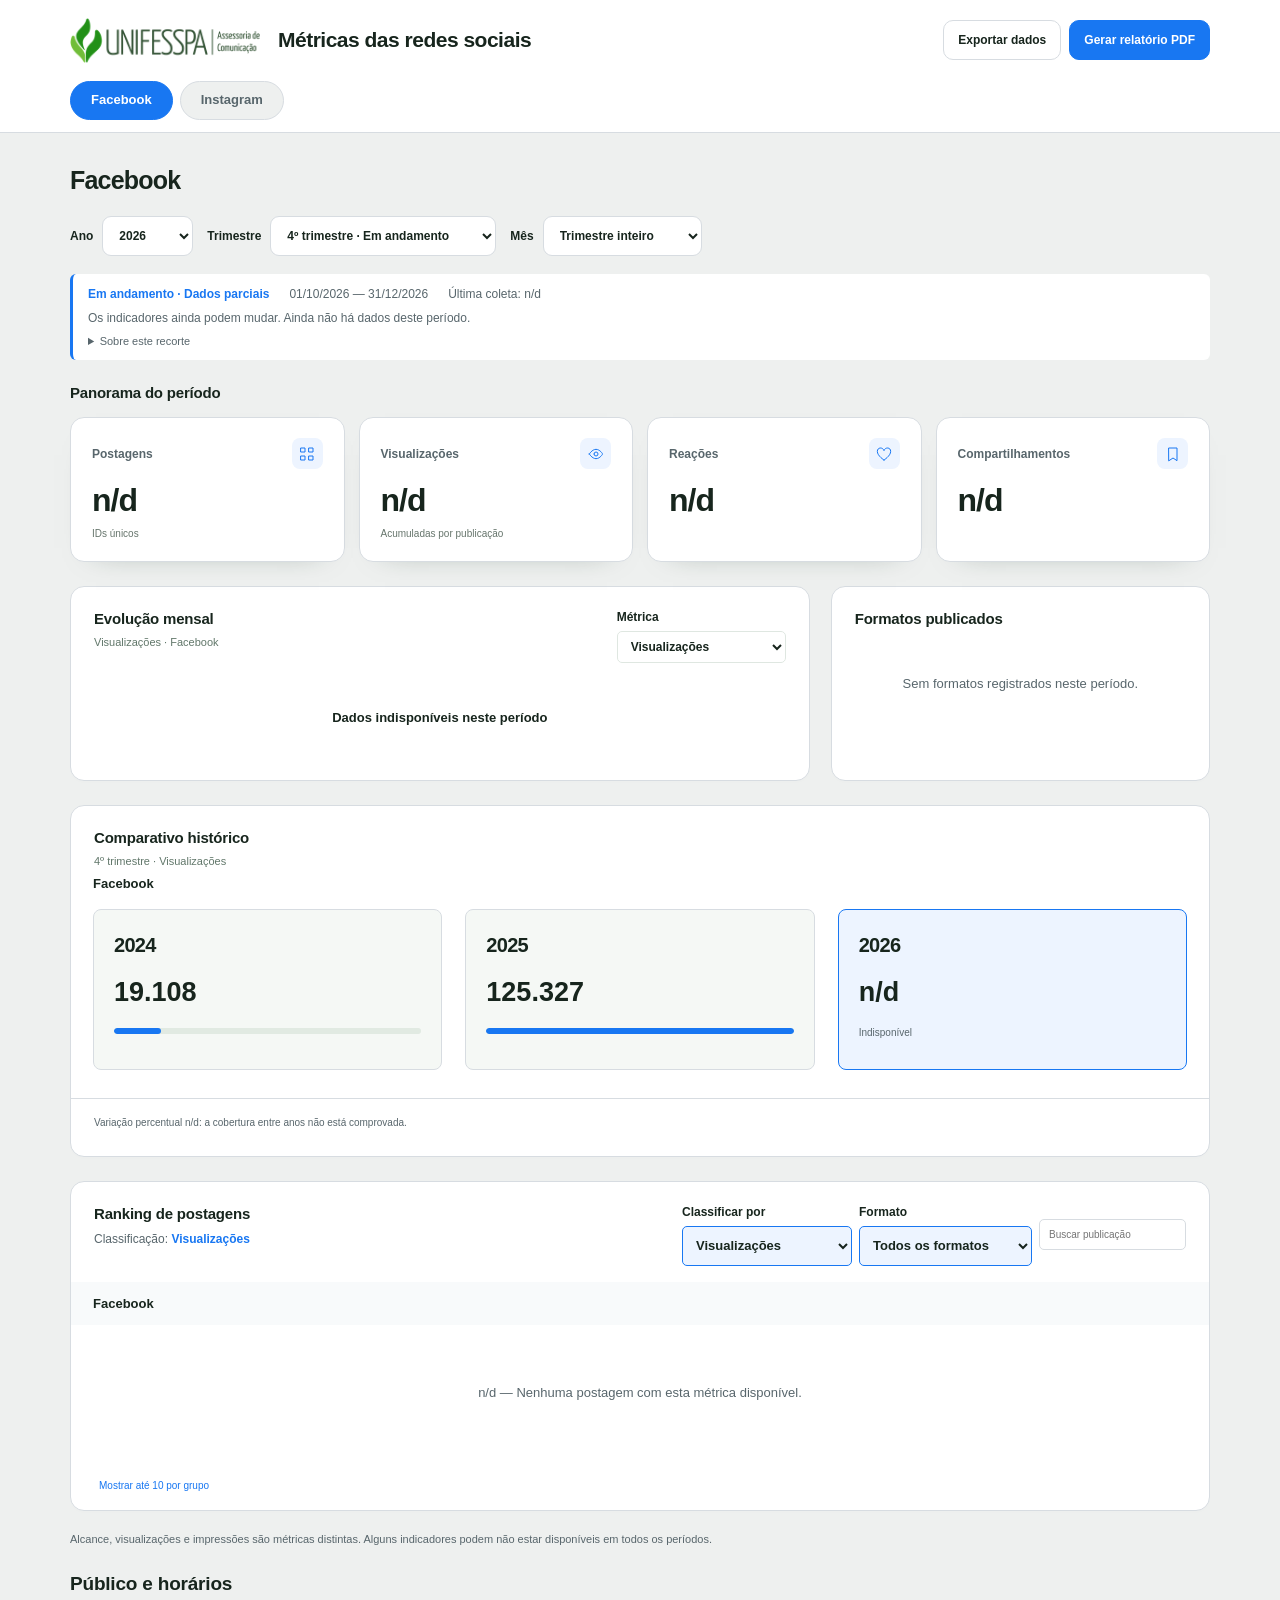
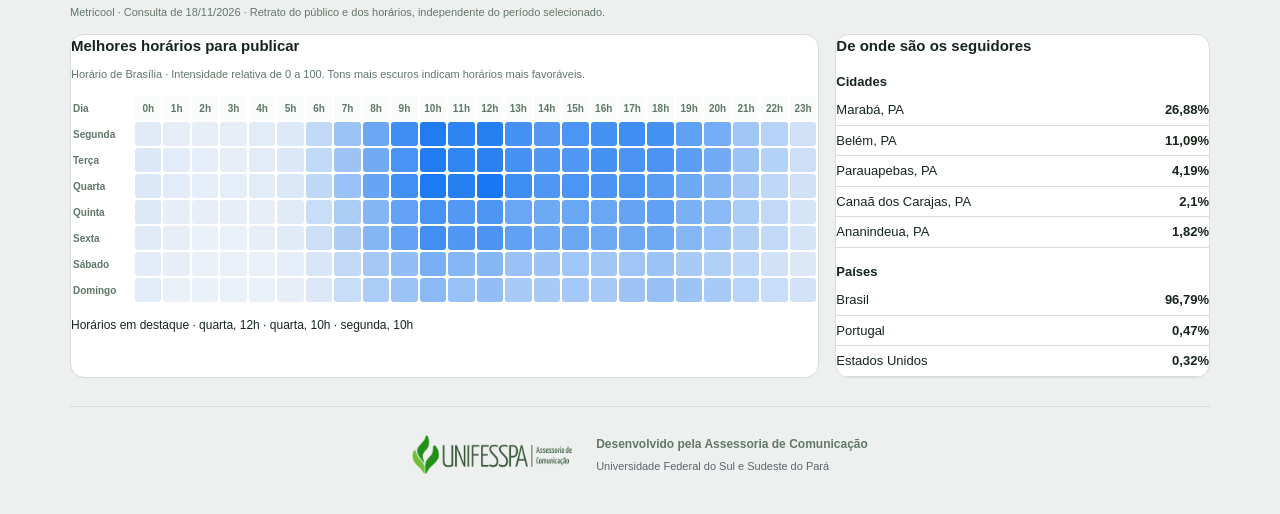
==== index.html @ 54a0bb9d "Mostra público e melhores horários do Metricool" ====
<!doctype html>
<html lang="pt-BR">
<head>
  <meta charset="utf-8">
  <meta name="viewport" content="width=device-width,initial-scale=1">
  <meta name="color-scheme" content="light">
  <meta name="description" content="Métricas históricas das redes sociais da Unifesspa, de 2024 a setembro de 2026.">
  <link rel="icon" type="image/png" href="historico/assets/unifesspa.png">
  <title>Painel de métricas | ASCOM Unifesspa</title>
  <link rel="stylesheet" href="historico/style.css">
  <link rel="stylesheet" href="historico/interface/reports.css">
  <link rel="stylesheet" href="historico/interface/usability.css">
  <link rel="stylesheet" href="historico/interface/audience.css">
  <script src="historico/interface/audience.js" defer></script>
  <script src="historico/interface/features.js" defer></script>
  <script src="historico/interface/exports.js" defer></script>
  <script src="historico/interface/app.js?v=filtro-mensal" data-data-root="../data/" data-assets-root="../assets/" defer></script>
</head>
<body>
  <a class="skip" href="#content">Pular para o painel</a>
  <header class="top">
    <div class="wrap">
      <div class="top-in">
        <div class="brand"><img src="historico/assets/unifesspa.png" alt="Unifesspa — Assessoria de Comunicação"><h1>Métricas das redes sociais</h1></div>
        <div class="header-actions"><button class="button" id="btnExport" type="button">Exportar dados</button><button class="button primary" id="btnReport" type="button">Gerar relatório PDF</button></div>
      </div>
      <div class="tabs" role="tablist" aria-label="Rede social" id="tabs"></div>
    </div>
  </header>
  <main class="wrap">
    <section class="page-heading"><h2 id="page-title">Panorama do período</h2></section>
    <section class="period-controls" aria-label="Seleção de ano e período"><label for="year-select">Ano <select id="year-select"></select></label><label for="period-select">Trimestre <select id="period-select"></select></label><label for="month-select">Mês <select id="month-select"></select></label></section>
    <section id="period-status" class="period-status" aria-label="Referência e atualização" aria-live="polite"></section>
    <div id="content" role="tabpanel" tabindex="-1"><div class="loading">Preparando a base histórica…</div></div>
    <section id="audience" class="audience" aria-labelledby="audience-title" hidden></section>
    <footer class="footer institutional-footer"><img src="historico/assets/unifesspa.png" alt="Unifesspa — Assessoria de Comunicação"><div><strong>Desenvolvido pela Assessoria de Comunicação</strong><span>Universidade Federal do Sul e Sudeste do Pará</span></div></footer>
  </main>
  <dialog id="report-dialog" class="config-dialog" aria-labelledby="report-dialog-title"></dialog>
  <dialog id="export-dialog" class="config-dialog" aria-labelledby="export-dialog-title"></dialog>
  <noscript>Ative o JavaScript para explorar os dados históricos. Os documentos também estão disponíveis na pasta data.</noscript>
</body>
</html>
---- historico/style.css ----
:root{--bg:#f6f8f7;--surface:#fff;--ink:#182d26;--muted:#64776e;--green:#0b6b4b;--green-dark:#114c38;--mint:#eaf4ee;--line:#e3eae5;--fb:#3569c8;--purple:#9760b5;--amber:#ad772c;--shadow:0 4px 24px #163e2410;font-family:Inter,'Segoe UI',Arial,sans-serif;color:var(--ink);background:var(--bg);font-synthesis:none}
*{box-sizing:border-box}
body{margin:0;font-size:14px;line-height:1.5}
.wrap{width:100%;max-width:1180px;margin:auto;padding:0 20px}
.top{background:#fff;border-bottom:1px solid var(--line)}
.top-in{display:flex;flex-wrap:wrap;align-items:center;justify-content:space-between;gap:18px;padding:24px 0 18px}
.brand{display:flex;align-items:center;gap:18px}.brand img{width:94px;height:auto}.brand h1{font-size:23px;letter-spacing:-.5px;margin:0}.brand p{font-size:12px;color:var(--muted);margin:5px 0 0}
.header-actions,.tabs,.period-controls,.year-buttons,.quarter-buttons{display:flex;align-items:center;flex-wrap:wrap;gap:8px}
.tabs{gap:24px}.tab{border:0;border-bottom:3px solid transparent;background:none;padding:12px 2px;color:var(--muted);font-weight:600;font-size:14px;min-height:44px}.tab[aria-selected=true]{border-color:var(--green);color:var(--green)}
main.wrap{padding-top:26px;padding-bottom:20px}.period-controls{margin:16px 0}.period-control-label{font-weight:600;margin-right:6px}.control-separator{height:22px;border-left:1px solid var(--line);margin:0 5px}.pill{border:1px solid var(--line);border-radius:22px;padding:8px 14px;min-height:38px;background:#fff;color:var(--ink)}.pill[aria-pressed=true]{background:var(--green);border-color:var(--green);color:#fff}.pill:disabled{opacity:.35;cursor:default}
.period-status{background:#eef5f0;border-left:3px solid var(--green);border-radius:6px;padding:14px 18px;margin:18px 0 26px;font-size:12px;color:var(--muted)}.period-status>div{display:flex;flex-wrap:wrap;gap:10px 20px;align-items:center}.period-status p{margin:6px 0 0}.period-badge{color:var(--green-dark)}.historical-comparison{margin:24px 0}.historical-comparison>summary{font-weight:600;cursor:pointer;padding:12px 0}.historical-comparison .panel{margin-top:12px}
@media(max-width:650px){.wrap{padding-left:16px;padding-right:16px}.brand img{width:68px}.brand h1{font-size:19px}.brand{gap:12px}.brand p{font-size:10px}.header-actions{width:100%}.tabs{gap:23px}.period-controls{gap:10px}.year-buttons,.quarter-buttons{gap:6px}.control-separator{display:none}.period-control-label{flex-basis:100%}.pill{padding:8px 12px}.period-status{padding:12px}.period-status>div{gap:6px}}
@media print{.top-in{padding:0 0 12px}.header-actions,.tabs,.period-controls{display:none!important}.top{border:0}.wrap,main.wrap{max-width:100%;padding:0}.brand img{width:65px}.brand h1{font-size:17pt}.period-status{font-size:9pt;padding:9px 12px;margin:12px 0;break-inside:avoid}.historical-comparison:not([open]){display:none}}
button,select,input{font:inherit}
button,a,select,input{touch-action:manipulation}
button{cursor:pointer}
a{color:inherit}
button:focus-visible,a:focus-visible,select:focus-visible,input:focus-visible,svg [tabindex]:focus-visible{outline:3px solid #579b79;outline-offset:4px}
.skip{position:fixed;top:-100px;left:20px;z-index:10;background:white;padding:12px}
.skip:focus{top:10px}
nav{display:grid;gap:7px}
.verified i{display:inline-block;width:5px;height:5px;border-radius:50%;background:#47956e;margin-right:5px}
main{max-width:1600px;margin:auto;padding:34px 39px 18px}
.page-heading{display:flex;align-items:center;justify-content:space-between;gap:20px;margin:4px 0 27px}
.eyebrow{font-size:9px;letter-spacing:1.8px;font-weight:700;color:#628572;margin-bottom:8px}
h1{font-size:29px;letter-spacing:-1.1px;line-height:1.25;margin:0 0 9px;font-weight:650}
h2{font-size:15px;line-height:1.4;letter-spacing:-.2px;margin:0;font-weight:650}
h3{font-size:13px;margin:0 0 8px}
.page-heading p{margin:0;color:var(--muted);font-size:11px}
.button{border:1px solid var(--line);border-radius:7px;padding:10px 14px;display:inline-flex;gap:9px;align-items:center;background:#fff;color:var(--ink);font-size:11px;font-weight:600;text-decoration:none;white-space:nowrap}
.button.primary{background:var(--green);border-color:var(--green);color:#fff}
.button:hover{box-shadow:var(--shadow)}
.inline-select{border:1px solid #dfe7e1;border-radius:5px;padding:7px 25px 7px 9px;font-size:11px;background:#fff;color:var(--ink);max-width:180px}
.text-button{border:0;background:none;color:var(--green);font-size:10px;padding:5px;white-space:nowrap}
.section-top{display:flex;align-items:center;justify-content:space-between;margin-bottom:14px;gap:15px}
.section-kicker{font-size:9px;letter-spacing:1.2px;color:#86988b;margin-top:3px}
.verified{font-size:9px;color:#527a60;background:#edf5ef;border:1px solid #deeadf;padding:4px 9px;border-radius:20px;white-space:nowrap}
.cards{display:grid;grid-template-columns:repeat(4,minmax(0,1fr));gap:16px;margin-bottom:24px}
.stat-card{background:#fff;border:1px solid var(--line);border-radius:10px;padding:19px 20px;position:relative;overflow:hidden}
.stat-top{display:flex;align-items:center;justify-content:space-between;gap:5px}
.stat-title{font-size:11px;font-weight:550;color:#6b7e72}
.stat-icon{width:31px;height:31px;border-radius:8px;background:var(--mint);color:var(--green);display:grid;place-items:center}
.stat-icon svg{width:16px;height:16px}
.stat-card.purple .stat-icon{background:#f5edf9;color:#9664ab}
.stat-card.blue .stat-icon{background:#eef3fd;color:#4573c0}
.stat-card.amber .stat-icon{background:#fcf4e9;color:#b38244}
.stat-value{font-size:29px;letter-spacing:-1px;font-weight:650;margin:12px 0 6px;line-height:1.2;font-variant-numeric:tabular-nums}
.stat-caption{font-size:9px;color:#8c9c91;min-height:14px}
.stat-caption b{font-weight:550;color:#5c7a67}
.chart-grid{display:grid;grid-template-columns:minmax(0,1.95fr) minmax(265px,1fr);gap:21px;margin-bottom:24px}
.panel{background:#fff;border:1px solid var(--line);border-radius:11px;box-shadow:0 2px 5px #183d2502;overflow:hidden}
.panel-pad{padding:21px 23px}
.panel-head{display:flex;justify-content:space-between;align-items:flex-start;gap:16px;padding:21px 23px 0}
.sub{font-size:10px;color:#84968a;margin:5px 0 0}
.chart-wrap{padding:11px 12px 0}
.line-chart{width:100%;height:auto;display:block;overflow:visible}
.chart-point{cursor:crosshair}
.chart-point:hover,.chart-point:focus{r:6;stroke:#cfe3d7;stroke-width:5}
.chart-readout{display:flex;align-items:center;gap:7px;min-height:27px;margin:0 22px 15px;font-size:9px;color:#738b7c}
.chart-readout:before{content:'';width:6px;height:6px;background:var(--green);border-radius:50%}
.donut-area{display:grid;place-items:center;padding:18px 8px 8px;position:relative}
.donut-area svg{width:163px;height:163px;transform:rotate(-90deg)}
.donut-label{position:absolute;top:72px;text-align:center;pointer-events:none}
.donut-label b{font-size:26px;font-weight:650;letter-spacing:-.9px;display:block}
.donut-label span{font-size:9px;color:var(--muted)}
.format-legend{padding:6px 23px 19px;display:grid;gap:9px}
.format-row{display:flex;justify-content:space-between;align-items:center;font-size:10px}
.format-row span{display:flex;align-items:center;gap:7px;color:#657d6c}
.dot{display:inline-block;width:7px;height:7px;border-radius:2px}
.format-row b{font-size:11px;font-weight:600}
.format-row small{font-weight:400;color:#99a89f;margin-left:5px}
.ranking-head{padding-bottom:16px}
.ranking-actions{display:flex;gap:7px;align-items:center}
.table-scroll{overflow-x:auto}
table{border-collapse:collapse;width:100%;text-align:left}
th{font-size:9px;color:#8a9b91;font-weight:550;background:#fafcfb;border-block:1px solid var(--line);padding:10px 15px;white-space:nowrap}
td{padding:13px 15px;border-bottom:1px solid #eef2ef;font-size:11px}
th:first-child,td:first-child{padding-left:23px}
th:last-child,td:last-child{padding-right:23px}
.rank-num{color:#94a297;font-size:10px;width:40px}
.post-cell{display:flex;gap:12px;align-items:center;min-width:220px;max-width:440px}
.post-art{width:39px;height:39px;border-radius:7px;background:linear-gradient(135deg,#dfebe0,#b5cfbe);color:#416951;display:grid;place-items:center;flex-shrink:0}
.post-art.reel{background:linear-gradient(135deg,#eee2f4,#d8c1e7);color:#9161a4}
.post-art.carousel{background:linear-gradient(135deg,#e4eef9,#b9d2e8);color:#477a9e}
.post-art svg{width:18px;height:18px}
.post-title{display:-webkit-box;-webkit-line-clamp:2;-webkit-box-orient:vertical;overflow:hidden;font-size:11px;line-height:1.5;color:#40574a;font-weight:550;text-decoration:none}
.post-meta{font-size:9px;color:#98a69b;margin-top:4px}
.type-tag{font-size:9px;color:#66806b;background:#f0f5f0;padding:4px 7px;border-radius:4px;white-space:nowrap}
.num{font-variant-numeric:tabular-nums;white-space:nowrap;font-weight:600;text-align:right}
.open-post{color:#789382;text-decoration:none;font-size:16px}
.table-bottom{padding:12px 23px;display:flex;justify-content:space-between;align-items:center;gap:10px;font-size:9px;color:#899a8f}
.coverage{margin-top:23px;padding:19px 23px;display:flex;align-items:center;gap:18px;background:#edf4ef;border:1px solid #dce8de;border-radius:10px}
.coverage-icon{width:36px;height:36px;display:grid;place-items:center;background:#dfece2;border-radius:9px;color:var(--green);flex-shrink:0}
.coverage h3{margin:0;font-size:11px;color:#3c644d}
.coverage p{font-size:10px;color:#7d9283;margin:4px 0 0}
.coverage-data{display:flex;gap:25px;margin-left:auto;white-space:nowrap}
.coverage-data b{display:block;color:#3e6e50;font-size:15px;font-weight:650}
.coverage-data span{font-size:8px;color:#87a08c}
.footer{display:flex;justify-content:space-between;gap:20px;padding:26px 2px 0;font-size:8px;color:#93a299}
.footer b{font-weight:400;margin:0 6px}
.empty,.loading{padding:45px 24px;text-align:center;color:var(--muted);font-size:13px}
.empty strong{display:block;color:var(--ink);margin-bottom:8px}
.segment{display:inline-flex;gap:4px;background:#ebf0ec;padding:4px;border-radius:7px;margin-bottom:21px}
.segment button{border:0;background:transparent;padding:7px 15px;border-radius:4px;font-size:11px;color:var(--muted)}
.segment button[aria-pressed=true]{background:#fff;box-shadow:0 1px 4px #214c2010;color:var(--green);font-weight:600}
.method-note{font-size:10px;line-height:1.8;color:#7e9184;margin:15px 0 0}
.comparison{display:grid;grid-template-columns:repeat(3,minmax(0,1fr));gap:23px;padding:25px}
.year-column{padding:20px;background:#f5f8f5;border:1px solid var(--line);border-radius:8px}
.year-column.focus{background:#edf6ef;border-color:#b8d3bf}
.year-column h3{font-size:20px;letter-spacing:-.7px}
.year-column strong{font-size:27px;font-weight:650;display:block;margin:12px 0}
.year-bar{height:6px;background:#e1eae2;border-radius:10px;overflow:hidden;margin:15px 0}
.year-bar span{height:100%;background:#7da28a;display:block;border-radius:10px}
.year-column.focus .year-bar span{background:var(--green)}
.year-column p{font-size:10px;color:var(--muted);margin:0}
.report-actions{display:flex;gap:10px;margin-bottom:20px}
.report-heading{border-bottom:1px solid var(--line);padding-bottom:20px;margin-bottom:20px}
.report-heading h2{font-size:22px;letter-spacing:-.5px}
.report-heading p{font-size:11px;color:var(--muted)}
.methodology{margin-top:25px;line-height:1.9;font-size:11px;color:var(--muted)}
.methodology summary{cursor:pointer;font-weight:600;color:var(--green)}
.methodology ul{padding-left:19px}
.validation-grid{display:grid;grid-template-columns:repeat(3,1fr);gap:12px;margin:20px 0}
.validation-grid div{background:#f6f9f6;border:1px solid var(--line);border-radius:7px;padding:15px}
.validation-grid b{display:block;font-size:24px;color:var(--green)}
.validation-grid span{font-size:10px;color:var(--muted)}
.source-hash{font-family:Consolas,monospace;font-size:10px;overflow-wrap:anywhere}
.warning{background:#fdf6e9;border:1px solid #efdfc2;color:#8b6b32;font-size:11px;padding:13px 16px;border-radius:7px}
.inline-note{font-size:10px;color:var(--muted);padding:16px 23px;border-top:1px solid var(--line)}
.icon-button{background:none;border:0;font-size:20px;color:var(--green)}
.search{border:1px solid var(--line);border-radius:5px;padding:7px 9px;font-size:10px;max-width:150px}
.rank-control-label{font-size:9px;color:var(--muted)}
.comparison-format{display:flex;align-items:center;gap:12px;margin-bottom:22px}
.comparison-format label{font-size:11px;color:var(--muted)}
.verified.needs-review{color:#93652c;background:#fbf2e5;border-color:#eedcbc}
.chart-method{font-size:9px;color:#889b8d;line-height:1.65;margin:0 22px 17px}
@media(min-width:1500px){main{padding-top:42px}
.page-heading{margin-bottom:33px}
h1{font-size:33px}
.stat-value{font-size:34px}
.stat-card{padding:23px}
.line-chart{max-height:280px}
.donut-area{padding-top:25px}
.donut-label{top:80px}
}
@media(max-width:1180px){main{padding:26px 25px 16px}
.stat-card{padding:16px}
.stat-title{font-size:10px}
.stat-value{font-size:25px}
.chart-grid{grid-template-columns:minmax(0,1.8fr) minmax(240px,1fr)}
.ranking-actions .search{display:none}
.coverage-data{gap:16px}
}
@media(max-width:900px){.cards{gap:12px}
.page-heading{align-items:flex-start}
.chart-grid{grid-template-columns:minmax(0,1.7fr) minmax(240px,1fr)}
.coverage{flex-wrap:wrap}
.coverage-data{margin-left:54px}
.footer{flex-direction:column;gap:4px}
}
@media(max-width:650px){main{padding:22px 16px 14px}
.page-heading{margin:0 0 23px;gap:10px}
h1{font-size:25px;max-width:280px;line-height:1.2}
.page-heading p{font-size:10px;max-width:270px;line-height:1.7}
.page-heading>.button{font-size:0;width:34px;height:34px;justify-content:center;padding:0;flex-shrink:0}
.page-heading>.button span{font-size:17px}
.eyebrow{font-size:8px}
.cards{grid-template-columns:repeat(2,minmax(0,1fr));gap:11px}
.stat-card{padding:15px 13px}
.stat-icon{width:25px;height:25px}
.stat-title{font-size:9px}
.stat-value{font-size:25px;margin-top:14px}
.stat-caption{font-size:8px}
.chart-grid{grid-template-columns:1fr;gap:17px}
.panel-head{padding:18px 16px 0}
.panel-pad{padding:18px 16px}
.panel-head h2{font-size:13px}
.inline-select{font-size:10px;max-width:155px;padding:6px}
.sub{font-size:9px}
.donut-area{padding-top:12px}
.donut-area svg{width:145px;height:145px}
.donut-label{top:58px}
.format-legend{padding-bottom:20px}
.ranking-head{flex-direction:column;gap:12px;padding-bottom:14px}
.ranking-actions{width:100%;justify-content:space-between}
.ranking-actions .search{display:block;max-width:130px}
.coverage{padding:15px;gap:12px}
.coverage-data{margin-left:0;width:100%;justify-content:space-around;padding-top:10px;border-top:1px solid #dce7df}
.coverage p{font-size:9px}
.section-top h2{font-size:13px}
.verified{font-size:8px}
.comparison{grid-template-columns:1fr;padding:16px;gap:12px}
.year-column{padding:17px}
.validation-grid{gap:8px}
.validation-grid div{padding:10px}
.validation-grid b{font-size:20px}
.report-actions{flex-wrap:wrap}
.report-heading h2{font-size:19px}
.table-bottom{padding:12px 15px}
.report-panel{overflow:hidden}
}
.stat-title{font-size:11px;color:#526b5c}
.stat-caption{font-size:10px;color:#61786a}
.sub{font-size:11px;color:#61776a}
.chart-readout{font-size:10px;color:#557361}
.chart-method{font-size:10px;color:#607767}
.line-chart text{fill:#61786a;font-size:11px}
.post-title{font-size:12px}
.post-meta{font-size:10px;color:#637d6b}
.rank-num{color:#62796a}
.type-tag{font-size:10px}
.section-kicker{color:#63796a}
th{font-size:10px;color:#5f7768}
.verified{color:#31613f}
.coverage p{color:#5d7665}
.coverage-data span{font-size:9px;color:#61776a}
.footer{font-size:9px;color:#61776a}
@page{size:A4;margin:15mm 18mm}
@media(max-width:380px){.stat-value{font-size:20px}
.verified{font-size:7px;padding-inline:6px}
}
@media print{*{box-shadow:none!important}
body{background:#fff;color:#142b1e;font-size:10pt}
.page-heading,.footer,.report-actions,.segment,.text-button,.ranking-actions,.skip{display:none!important}
main{padding:0;max-width:none}
.panel{border:0;overflow:visible}
.panel-pad,.panel-head{padding:0}
.cards{gap:10px;grid-template-columns:repeat(4,minmax(0,1fr))}
.stat-card{padding:10px;border-color:#d8dfda;break-inside:avoid}
.stat-value{font-size:20pt}
.stat-title,.stat-caption{font-size:8pt}
.stat-icon{display:none}
.chart-grid{display:block}
.chart-grid>.panel{margin-bottom:18px;break-inside:avoid}
.chart-wrap{padding:5px}
.line-chart{max-height:65mm}
.donut-area{padding:10px}
.format-legend{padding:10px;max-width:80mm;margin:auto}
.section-top{margin-top:15px}
.verified{font-size:8pt}
.coverage{padding:12px;background:#f5f8f5;break-inside:avoid}
.coverage p,.method-note,.sub,.methodology,.inline-note{font-size:8pt}
.methodology details{display:block}
.table-scroll{overflow:visible}
table{width:100%;table-layout:fixed}
thead{display:table-header-group}
tr{break-inside:avoid}
th,td{padding:7px 5px!important;font-size:8pt;white-space:normal!important;overflow-wrap:anywhere}
.post-cell{min-width:0;max-width:none;gap:7px}
.post-art{display:none}
.post-title{font-size:8pt;-webkit-line-clamp:3}
.post-meta,.type-tag{font-size:7pt}
.num{font-size:8pt}
.post-cell span{min-width:0}
.report-heading{padding-top:0}
.comparison{padding:5px}
.report-panel{padding:0}
.warning{background:#fff}
.source-hash{font-size:7pt}
.validation-grid{break-inside:avoid}
a{color:inherit;text-decoration:none}
}

/* Refinamento visual: linguagem do painel original, apenas na previa. */
:root{--accent:#1877F2;--accent-soft:#edf4ff;--tone-2:#70a6f2;--tone-3:#b9d4fb;--bg:#eef0ef;--ink:#17251d;--muted:#58666c;--line:#d7dce1;font-family:Montserrat,'Segoe UI',Arial,sans-serif}
body[data-network=instagram]{--accent:#C12680;--accent-soft:#fbecf5;--tone-2:#da78b0;--tone-3:#efbdd9}
.top-in{padding:18px 0;gap:14px}.brand img{width:90px}.brand h1{font-size:20px;font-weight:800;letter-spacing:-.5px}.brand p{font-size:12px}.tabs{gap:7px;padding-bottom:12px}.tab{border:1px solid var(--line);border-radius:99px;background:var(--bg);padding:8px 20px;min-height:39px;font-size:13px;font-weight:700}.tab[aria-selected=true]{background:var(--accent);border-color:var(--accent);color:white}
.button{font-size:12px;border-radius:10px;min-height:40px}.button.primary{background:var(--accent);border-color:var(--accent)}.button:hover{border-color:var(--accent)}
.period-controls{gap:14px;margin:18px 0}.period-controls label{display:flex;align-items:center;gap:9px;font-size:12px;font-weight:700}.period-controls select{border:1px solid var(--line);border-radius:9px;background:#fff;padding:9px 30px 9px 12px;color:var(--ink);min-height:40px;max-width:100%;font-weight:600}
.period-status{background:white;border-left-color:var(--accent);padding:11px 15px;margin:16px 0 22px;font-size:12px}.period-badge{color:var(--accent)}.period-status details{font-size:11px;margin-top:6px}.period-status summary{cursor:pointer;color:var(--muted)}.page-heading{margin-bottom:12px}.page-heading h2{font-size:25px;font-weight:800;letter-spacing:-.8px}.eyebrow{color:var(--green-dark)}
.cards{gap:14px}.stat-card{border-radius:14px;padding:20px 21px;box-shadow:0 12px 28px -26px #17362480}.stat-title{font-size:12px;font-weight:600;color:var(--muted)}.stat-value{font-size:32px;font-weight:800;letter-spacing:-1px;color:var(--ink)}.stat-caption{font-size:10px;color:#66756c}.stat-card .stat-icon{background:var(--accent-soft)!important;color:var(--accent)!important}.panel{border-radius:14px}.panel-head h2{font-size:15px;font-weight:750}.segment button[aria-pressed=true]{background:var(--accent);color:#fff;border-color:var(--accent)}.segment{margin-bottom:18px}.text-button,.open-post{color:var(--accent)}.year-bar span{background:var(--accent)}.year-column.focus{border-color:var(--accent);background:var(--accent-soft)}.chart-point:focus-visible{outline-color:var(--accent)}.coverage-disclosure{margin:20px 0;font-size:12px}.coverage-disclosure>summary{cursor:pointer;color:var(--muted)}.chart-method{margin:0;padding:8px 22px 16px;font-size:11px}.chart-method summary{cursor:pointer}.methodology{font-size:12px}.post-title{font-size:12px}.post-meta{font-size:10px}.inline-select{font-size:12px}.report-actions{flex-wrap:wrap}.executive-heading{margin:0 0 18px}.executive-heading h2{font-size:23px;font-weight:800}.executive-heading p{font-size:12px;color:var(--muted)}.executive-findings{margin:18px 0;font-size:13px}.executive-source{font-size:11px;color:var(--muted);margin-top:20px}.executive-ranking td:first-child{width:65%}.executive-ranking a{display:-webkit-box;-webkit-line-clamp:2;-webkit-box-orient:vertical;overflow:hidden}.executive-report .chart-grid{margin-bottom:12px}
@media(max-width:650px){.brand h1{font-size:18px}.brand img{width:70px}.header-actions{gap:7px}.header-actions .button{font-size:11px;padding:8px 10px}.period-controls{gap:10px}.period-controls label{flex-direction:column;align-items:flex-start;gap:4px}.period-controls label:last-child{flex:1}.period-controls select{width:100%}.stat-value{font-size:26px}.stat-card{padding:16px}.stat-title{font-size:11px}.stat-caption{font-size:9px}.page-heading h2{font-size:23px}.executive-ranking{overflow-x:auto}}
@media print{.period-controls,.period-status details{display:none!important}.period-status{margin:9px 0 14px;padding:8px 10px}.brand h1{font-size:16pt}.executive-heading h2{font-size:17pt}.executive-report .chart-grid{display:grid;grid-template-columns:1.7fr 1fr;gap:12px}.executive-report .chart-grid>.panel{margin:0;break-inside:avoid}.executive-report .panel-head{padding:8px 0}.executive-report .line-chart{max-height:49mm}.executive-report .donut-area{max-height:40mm}.executive-report .format-legend{padding:4px}.executive-report .stat-card{padding:10px}.executive-report .stat-value{font-size:20pt}.executive-report .chart-readout,.executive-report .chart-method,.executive-report select{display:none}.executive-report .cards{margin-bottom:10px}.executive-findings,.executive-ranking{break-inside:avoid}.executive-source{font-size:8pt}.executive-ranking td:first-child{width:65%}.executive-report .executive-ranking a{-webkit-line-clamp:2}.executive-heading{margin-bottom:10px}.stat-caption{min-height:0}.period-status>div{font-size:9pt}}

@media print{html{background:#fff}.top-in{padding:0 0 7px}.brand p{font-size:9pt}.executive-heading p{margin:6px 0}.executive-report .stat-caption{font-size:7.5pt}.executive-report .donut-area{padding:4px;max-height:32mm}.executive-report .donut-area svg{width:112px;height:112px}.executive-report .donut-label b{font-size:18px}.executive-report .format-legend{gap:4px}.executive-findings{margin:10px 0}.executive-source{margin:9px 0 0;line-height:1.4}.executive-report .chart-grid{margin-bottom:6px}.executive-report .panel-head{padding:5px 0}.executive-report .line-chart{max-height:42mm}.executive-report .chart-wrap{padding:0}.executive-report .executive-ranking td:first-child,.executive-report .executive-ranking th:first-child{width:64%}.executive-report .executive-ranking td:nth-child(2),.executive-report .executive-ranking th:nth-child(2){width:17%}}

.donut-label{top:50%;left:50%;transform:translate(-50%,-50%)}
@media(max-width:650px){.stat-value{font-size:clamp(20px,5.2vw,26px)}}
@media(max-width:380px){.cards{grid-template-columns:1fr}.stat-value{font-size:30px}.stat-card{padding:18px}.stat-title{font-size:12px}.stat-caption{font-size:10px}}
@media print{:root{--bg:#fff}html,body,main{background:#fff!important}.donut-label{top:50%;transform:translate(-50%,-50%)}.executive-report .stat-value{font-size:20pt}.executive-report .cards{grid-template-columns:repeat(4,minmax(0,1fr))}}

/* Revisão editorial e exploração dos conteúdos. */
.page-heading{margin-bottom:14px}.content-controls{display:flex;align-items:flex-end;flex-wrap:wrap;gap:14px;margin:20px 0 24px}.content-controls label,.metric-control{display:flex;flex-direction:column;gap:5px;font-size:12px;font-weight:650}.content-controls select{min-height:40px;border:1px solid var(--line);border-radius:9px;background:white;padding:8px 30px 8px 12px;color:var(--ink);font:inherit;max-width:100%}.collab-unknown{color:var(--muted);font-size:11px;align-self:center}.content-controls .collab-control{flex-direction:row;align-items:center;min-height:40px}.cards-combined{grid-template-columns:repeat(6,minmax(0,1fr))}.cards-combined>.stat-card{grid-column:span 2}.cards-combined>.stat-card:nth-child(n+4){grid-column:span 3}.series-legend{display:flex;flex-wrap:wrap;gap:20px;padding:0 22px;font-size:12px}.series-legend span{display:flex;align-items:center;gap:7px}.series-legend i{width:10px;height:10px;border-radius:2px}.chart-method{font-size:11px;color:var(--muted);line-height:1.5}.monthly-bars{width:100%;height:auto;min-height:180px}.chart-point:hover,.chart-point:focus{opacity:.8;stroke:var(--ink);stroke-width:2px}.chart-readout{font-size:11px}.chart-readout:before{background:var(--accent)}.historical-comparison{margin:0 0 24px}.comparison-set>h3{padding:0 22px;margin:4px 0}.comparison{padding:12px 22px 18px}.comparison-set+.comparison-set{border-top:1px solid var(--line);padding-top:16px}.year-column strong{font-size:27px}.active-ranking{font-size:12px;color:var(--muted);margin:6px 0 0}.active-ranking b{color:var(--accent)}.rank-control-label{font-size:12px;color:var(--ink);display:flex;flex-direction:column;gap:5px;font-weight:650}.ranking-actions .inline-select{min-width:170px;border:1px solid var(--accent);background:var(--accent-soft);font-size:13px;min-height:40px}.ranking-set>h3{padding:12px 22px;background:#f8fafb;margin:0}.rank-coverage,.interaction-rule{padding:8px 22px;margin:0;font-size:11px;color:var(--muted)}.method-note{font-size:11px;line-height:1.5;color:var(--muted);margin:20px 0 12px}.ranking-panel .post-title{font-size:12px}.ranking-panel table{width:100%;table-layout:fixed}.ranking-panel td{vertical-align:top}.ranking-panel th{white-space:normal}.executive-report .executive-ranking .post-title{-webkit-line-clamp:2}.executive-report .executive-ranking th:first-child,.executive-report .executive-ranking td:first-child{width:6%}.executive-report .executive-ranking th:nth-child(2),.executive-report .executive-ranking td:nth-child(2){width:56%}
@media(max-width:650px){.content-controls{gap:12px}.content-controls label{flex:1;min-width:120px}.collab-unknown{flex-basis:100%}.cards-combined{grid-template-columns:repeat(2,minmax(0,1fr))}.cards-combined>.stat-card,.cards-combined>.stat-card:nth-child(n+4){grid-column:auto}.cards-combined>.stat-card:first-child{grid-column:1/-1}.ranking-head{align-items:stretch;flex-direction:column}.ranking-actions{width:100%;justify-content:flex-start;align-items:flex-end}.ranking-actions .rank-control-label{flex:1}.ranking-actions .inline-select{width:100%;max-width:none}.year-column strong{font-size:22px}.comparison{gap:8px;padding:12px}.year-column{padding:12px 8px}.year-column h3{font-size:14px}.comparison-set>h3{padding:0 12px}.monthly-bars{min-height:160px}.ranking-panel table{min-width:480px}}
@media(max-width:380px){.cards-combined{grid-template-columns:1fr}.cards-combined>.stat-card:first-child{grid-column:auto}.comparison{grid-template-columns:1fr}.year-column{display:grid;grid-template-columns:1fr 1fr;align-items:center;gap:8px}.year-bar{grid-column:1/-1}.content-controls label{flex-basis:100%}}
@media print{.content-controls,.collab-unknown{display:none!important}.cards-combined{grid-template-columns:repeat(6,minmax(0,1fr))!important}.cards-combined>.stat-card{grid-column:span 2!important}.cards-combined>.stat-card:nth-child(n+4){grid-column:span 3!important}.executive-report .monthly-bars{min-height:0;max-height:37mm}.executive-report .series-legend{font-size:8pt;padding:0 4px}.executive-report .chart-method{display:block;font-size:7.5pt;padding:4px 0;margin:0 0 5px}.executive-report .ranking-set>h3{font-size:9pt;padding:5px 0}.executive-report .ranking-panel .post-title{font-size:8pt}.executive-report .ranking-panel .post-meta{display:none}.executive-report .ranking-panel th,.executive-report .ranking-panel td{padding:5px 4px!important;font-size:8pt}.executive-report .ranking-panel table{min-width:0}.executive-report .ranking-set{break-inside:avoid}.executive-report .ranking-panel{break-inside:auto}.executive-report .ranking-head{padding:5px 0}.executive-source{line-height:1.4;font-size:8pt}.ranking-actions{display:none!important}.interaction-rule{font-size:8pt;padding:5px 0}.historical-comparison{break-inside:avoid}.active-ranking{font-size:8pt}.executive-report .donut-label b{font-size:18px}.executive-report .donut-label span{font-size:8px}.cards-combined .stat-caption{font-size:7pt}}

.post-metrics{font-size:11px;margin-top:7px}.post-metrics summary{cursor:pointer;color:var(--accent);font-weight:600}.post-metrics dl{margin:8px 0}.post-metrics dl>div{display:flex;flex-wrap:wrap;justify-content:space-between;gap:6px;border-bottom:1px solid var(--line);padding:5px 0}.post-metrics dt{color:var(--muted)}.post-metrics dd{margin:0;font-variant-numeric:tabular-nums;font-weight:600}@media print{.post-metrics{display:none!important}}

.cards-compact{grid-template-columns:repeat(3,minmax(0,1fr))}@media(max-width:650px){.cards-compact{grid-template-columns:1fr}}@media(max-width:420px){.content-controls label{flex-basis:100%}}@media print{.metric-control{display:none!important}.executive-report .cards-compact{grid-template-columns:repeat(3,minmax(0,1fr))!important}.executive-report .cards-compact .stat-value{font-size:19pt}.executive-report .cards-compact .stat-title{font-size:8pt}.executive-report .executive-heading .eyebrow{display:none}.executive-report .cards-compact .stat-caption{font-size:7.5pt}.executive-report .cards-compact .stat-card{padding:9px}.executive-report .executive-heading{margin-bottom:8px}}
---- historico/interface/reports.css ----
/* Relatórios da prévia. Nenhuma regra de apresentação do dashboard é alterada. */
.pdf-report{--pdf-accent:#1877f2;--pdf-secondary:#81b3f6;--pdf-tint:#edf4ff;--pdf-ink:#182b3a;--pdf-muted:#596774;--pdf-line:#dce3e9;color:var(--pdf-ink);font-family:Montserrat,'Segoe UI',Arial,sans-serif;max-width:860px;margin:20px auto}
.pdf-report[data-report-network=instagram]{--pdf-accent:#c12680;--pdf-secondary:#e699c5;--pdf-tint:#fbedf5}
.pdf-report *{box-sizing:border-box}
.pdf-report,.pdf-report *{box-shadow:none;backdrop-filter:none;filter:none;background-image:none;opacity:1}
.pdf-report .pdf-page{background:#fff;padding:28px 32px;margin:0 0 24px;box-shadow:none;border-radius:8px}
.pdf-report .pdf-header{display:flex;align-items:center;gap:17px;padding:0 0 16px;border-bottom:2px solid var(--pdf-accent);margin-bottom:8mm}
.pdf-report .pdf-logo{width:91px;height:auto;max-height:54px;object-fit:contain}
.pdf-report .pdf-header-main{flex:1;min-width:0}
.pdf-report .pdf-institution{margin:0 0 5px;font-size:9px;font-weight:700;letter-spacing:1.1px;color:#52735f}
.pdf-report .pdf-header h1{font-size:26px;line-height:1.15;margin:0 0 7px;letter-spacing:-.7px;font-weight:800;color:var(--pdf-accent)}
.pdf-report .pdf-header h1 span{font-size:15px;font-weight:600;letter-spacing:-.2px;color:var(--pdf-ink)}
.pdf-report .pdf-period{font-size:12px;font-weight:650;margin:0;color:var(--pdf-ink)}
.pdf-report .pdf-period span{display:block;font-size:10px;font-weight:400;color:var(--pdf-muted);margin-top:4px}
.pdf-report .pdf-kind{align-self:flex-start;text-align:right;font-size:9px;font-weight:700;letter-spacing:.7px;color:var(--pdf-muted);padding-top:4px;white-space:nowrap}
.pdf-report .pdf-kind small{font-size:9px;font-weight:400;letter-spacing:0;display:block;margin-top:6px}
.pdf-report .pdf-inventory{color:var(--pdf-ink)}
.pdf-report .pdf-inventory span{display:block;margin-top:3px}
.pdf-report .pdf-availability{font-size:11px;margin:0 0 12px;color:var(--pdf-muted)}
.pdf-report .pdf-alert{background:#fff6e7;border-left:3px solid #d9a341;padding:9px 12px;font-size:11px;margin:0 0 16px}
.pdf-report .pdf-kpis{display:grid;gap:5mm;border:0;border-radius:0;overflow:visible;margin:0 0 8mm;background:#fff}
.pdf-report .pdf-kpis-3{grid-template-columns:repeat(3,minmax(0,1fr))}
.pdf-report .pdf-kpis-4{grid-template-columns:minmax(0,1.2fr) minmax(0,1.5fr) minmax(0,1.1fr) minmax(0,1.4fr)}
.pdf-report .pdf-kpi{padding:17px 16px 14px;border:1px solid var(--pdf-line);border-radius:7px;min-width:0;background:#f8fafc}
.pdf-report .pdf-kpi-label{font-size:11px;font-weight:600;display:block;color:var(--pdf-muted);min-height:30px;line-height:1.35}
.pdf-report .pdf-kpi strong{font-size:28px;font-weight:800;letter-spacing:-.8px;line-height:1.2;display:block;font-variant-numeric:tabular-nums;color:var(--pdf-ink);margin:3px 0 8px;white-space:nowrap}
.pdf-report .pdf-kpi small{display:block;font-size:9px;color:var(--pdf-muted);line-height:1.4;min-height:25px}
.pdf-report .pdf-section-heading{display:flex;justify-content:space-between;align-items:baseline;gap:12px;margin:0 0 4mm}
.pdf-report .pdf-section-heading h2{font-size:14px;font-weight:750;margin:0;letter-spacing:-.2px}
.pdf-report .pdf-section-heading>span{font-size:10px;color:var(--pdf-muted);text-align:right}
.pdf-report .pdf-trend{margin:0 0 8mm}
.pdf-report .pdf-chart{width:100%;height:auto;display:block;max-height:180px}
.pdf-report .pdf-chart-legend{display:flex;gap:18px;justify-content:center;font-size:10px;margin:4px 0}
.pdf-report .pdf-chart-legend span{display:flex;align-items:center;gap:6px}
.pdf-report .pdf-chart-legend i{width:9px;height:9px;border-radius:2px}
.pdf-report .pdf-monthly{margin:0 0 8mm}
.pdf-report .pdf-table{width:100%;table-layout:fixed;border-collapse:collapse;font-size:11px;margin:0;min-width:0}
.pdf-report .pdf-table th,.pdf-report .pdf-table td{padding:8px 9px;border:0;border-bottom:1px solid var(--pdf-line);background:#fff;vertical-align:top;text-align:left;font-size:11px;line-height:1.4;color:var(--pdf-ink);white-space:normal;overflow-wrap:break-word}
.pdf-report .pdf-table thead th{background:#f3f5f7;color:#475569;font-weight:650;font-size:10px;vertical-align:bottom;border-top:1px solid var(--pdf-line)}
.pdf-report .pdf-month-table th:first-child{width:13%;font-weight:600}
.pdf-report .pdf-table .pdf-num{text-align:right;font-variant-numeric:tabular-nums;white-space:nowrap}
.pdf-report .pdf-table thead .pdf-num{white-space:normal}
.pdf-report .pdf-table tfoot th,.pdf-report .pdf-table tfoot td{font-weight:750;background:var(--pdf-tint);border-top:1px solid var(--pdf-line)}
.pdf-report .pdf-ranking{margin:0 0 16px}
.pdf-report .pdf-rank-table .pdf-num{font-weight:700}
.pdf-report .pdf-date{font-size:10px!important;white-space:nowrap!important;color:var(--pdf-muted)!important}
.pdf-report .pdf-post-title{font-size:11px;line-height:1.45;color:var(--pdf-ink);font-weight:500;text-decoration:none;display:-webkit-box;-webkit-box-orient:vertical;-webkit-line-clamp:2;overflow:hidden}
.pdf-report .pdf-group-row th{color:var(--pdf-accent);background:var(--pdf-tint);font-weight:700;padding-top:6px;padding-bottom:6px}
.pdf-report .pdf-formats{font-size:10px;color:var(--pdf-muted);margin:0 0 18px;line-height:1.4}
.pdf-report .pdf-note{display:block;font-size:9px;line-height:1.5;color:var(--pdf-muted);padding-top:10px;border-top:1px solid var(--pdf-line);margin:18px 0 0}
.pdf-report .pdf-partial{font-size:9px;color:var(--pdf-muted)}
.pdf-report .pdf-empty{font-size:12px;color:var(--pdf-muted);padding:12px 0;margin:0 0 16px}
@media screen and (max-width:650px){.pdf-report .pdf-page{padding:18px 14px}.pdf-report .pdf-header{flex-wrap:wrap;gap:12px}.pdf-report .pdf-logo{width:65px}.pdf-report .pdf-header h1{font-size:23px}.pdf-report .pdf-kind{width:100%;text-align:left}.pdf-report .pdf-kind small{display:inline;margin-left:10px}.pdf-report .pdf-kpis-4{grid-template-columns:repeat(2,minmax(0,1fr))}.pdf-report .pdf-kpis-3{grid-template-columns:1fr}.pdf-report .pdf-kpi{border-bottom:1px solid var(--pdf-line)}.pdf-report .pdf-kpi-label{min-height:0}.pdf-report .pdf-kpi small{min-height:0}.pdf-report .pdf-kpi strong{font-size:24px}.pdf-report .pdf-section-heading{align-items:flex-start;flex-wrap:wrap}.pdf-report .pdf-table th,.pdf-report .pdf-table td{font-size:9px;padding:6px 3px}.pdf-report .pdf-post-title{font-size:10px}.pdf-report .pdf-date{font-size:8px!important}.pdf-report .pdf-month-table th:first-child{width:16%}}
@page{size:A4;margin:18mm 15mm 15mm}
@media print{
 body[data-view=reports]>header.top,body[data-view=executive]>header.top,
 body[data-view=reports] .page-heading,body[data-view=executive] .page-heading,
 body[data-view=reports] .period-controls,body[data-view=executive] .period-controls,
 body[data-view=reports] .period-status,body[data-view=executive] .period-status{display:none!important}
 body[data-view=reports] main.wrap,body[data-view=executive] main.wrap{padding:0!important;width:100%;max-width:180mm;margin:0 auto}
 .pdf-report{max-width:180mm;width:100%;margin:0;background:#fff;color:#182b3a;print-color-adjust:exact;-webkit-print-color-adjust:exact}
 .pdf-report .pdf-page{width:100%;max-width:180mm;padding:0;margin:0;border:0;border-radius:0;box-shadow:none!important;break-after:auto}
 .pdf-report .pdf-page+.pdf-page{break-before:auto;page-break-before:auto}
 .pdf-report .pdf-header{padding-bottom:10px;margin-bottom:8mm;gap:14px;break-inside:avoid}
 .pdf-report .pdf-logo{width:24mm;max-height:15mm}
 .pdf-report .pdf-institution{font-size:7pt}
 .pdf-report .pdf-header h1{font-size:20pt}
 .pdf-report .pdf-header h1 span{font-size:12pt}
 .pdf-report .pdf-period{font-size:9pt}.pdf-report .pdf-period span{font-size:7.5pt}
 .pdf-report .pdf-period span{display:inline;margin:0 0 0 6px}
 .pdf-report .pdf-kind,.pdf-report .pdf-kind small{font-size:7pt}
 .pdf-report .pdf-kpis{margin-bottom:8mm;gap:5mm;break-inside:avoid;border-radius:0}
 .pdf-report .pdf-kpi{padding:12px 13px 10px}
 .pdf-report .pdf-kpi-label{font-size:8.5pt;min-height:0}
 .pdf-report .pdf-kpi strong{font-size:22pt;margin:3px 0 6px}
 .pdf-report .pdf-kpi small{font-size:7pt;min-height:0}
 .pdf-report .pdf-kpis-4 .pdf-kpi strong{font-size:18pt;letter-spacing:-.6px}
 .pdf-report .pdf-section-heading{margin-bottom:3mm;break-after:avoid}
 .pdf-report .pdf-section-heading h2{font-size:11pt}.pdf-report .pdf-section-heading>span{font-size:8pt}
 .pdf-report .pdf-trend{margin-bottom:8mm;break-inside:avoid}
 .pdf-report .pdf-chart{width:100%;max-height:35mm;min-height:0}
 .pdf-report .pdf-chart text{font-size:14px}
 .pdf-report .pdf-chart-legend{font-size:7.5pt}
 .pdf-report .pdf-monthly{margin-bottom:8mm;break-inside:avoid}
 .pdf-report .pdf-table th,.pdf-report .pdf-table td{padding:6px 6px!important;font-size:8.5pt!important;line-height:1.4;word-break:normal;overflow-wrap:normal}
 .pdf-report .pdf-table thead th{font-size:8pt!important}
 .pdf-report .pdf-table .pdf-num{white-space:nowrap!important}
 .pdf-report .pdf-table thead .pdf-num{white-space:normal!important}
 .pdf-report .pdf-table thead{display:table-header-group}
 .pdf-report .pdf-table tfoot{display:table-row-group}
 .pdf-report .pdf-table tr{break-inside:avoid;page-break-inside:avoid}
 .pdf-report .pdf-ranking{break-inside:auto;margin-bottom:12px}
 .pdf-report .pdf-table tbody tr:nth-last-child(2){break-after:avoid}
 .pdf-report .pdf-table .pdf-group-row{break-after:avoid}
 .pdf-report .pdf-post-title{font-size:8.5pt;line-height:1.45;-webkit-line-clamp:2}
 .pdf-report .pdf-date{font-size:8pt!important}
 .pdf-report .pdf-note{display:block!important;font-size:7.5pt;line-height:1.45;margin-top:13px;padding-top:8px;break-inside:avoid}
 .pdf-report .pdf-formats{font-size:8pt;margin:0 0 13px;break-inside:avoid}
 .pdf-report .pdf-detailed .pdf-formats{margin-bottom:2mm}
 .pdf-report .pdf-detailed .pdf-ranking{margin-bottom:0}
 .pdf-report .pdf-detailed .pdf-note{margin-top:1.5mm;padding-top:1.5mm}
 .pdf-report .pdf-alert{font-size:8.5pt;break-inside:avoid}
 .pdf-report .pdf-empty{font-size:9pt}
 .pdf-report button,.pdf-report select,.pdf-report nav,.pdf-report .chart-readout,.pdf-report .report-actions{display:none!important}
}
.pdf-report .pdf-format-group{display:flex;gap:14px;align-items:baseline;margin:0 0 8px}.pdf-report .pdf-format-group h3{font-size:11px;min-width:46px;margin:0}.pdf-report .pdf-format-group p{display:flex;flex-wrap:wrap;gap:5px 18px;margin:0;line-height:1.7}.pdf-report .pdf-format-group small{font-size:9px}.pdf-report .pdf-content-results{margin-bottom:8mm}.pdf-report .pdf-content-results th:first-child{width:20%}
@media print{.pdf-report .pdf-period span{display:block;margin:4px 0 0}.pdf-report .pdf-logo{width:32mm;max-height:16mm}.pdf-report .pdf-kind{padding-top:1mm}.pdf-report .pdf-format-group h3{font-size:8.5pt}.pdf-report .pdf-format-group p{font-size:8.5pt}.pdf-report .pdf-formats{margin-bottom:6mm}.pdf-report .pdf-format-group{break-inside:avoid}.pdf-report .pdf-note{margin-top:5mm}}

.pdf-report .pdf-network-heading{margin:0 0 6mm;padding:0 0 3mm;border-bottom:2px solid var(--pdf-accent)}.pdf-report .pdf-network-heading h2{margin:0;font-size:24px;line-height:1.2;color:var(--pdf-accent);font-weight:800}
@media print{.pdf-report,.pdf-report .pdf-page{break-inside:auto;page-break-inside:auto}.pdf-report .pdf-network-heading{break-inside:avoid;break-after:avoid;page-break-after:avoid}.pdf-report .pdf-network-heading h2{font-size:20pt}.pdf-report .pdf-header{break-after:avoid;page-break-after:avoid}.pdf-report .pdf-kpis{break-before:avoid;page-break-before:avoid}.pdf-report .pdf-content-results{break-inside:avoid}.pdf-report .pdf-format-group{break-inside:avoid}.pdf-report .pdf-formats>.pdf-section-heading{break-after:avoid}}

.pdf-report .pdf-header{border-bottom:1px solid var(--pdf-line);gap:20px}.pdf-report .pdf-header h1{color:var(--pdf-ink);font-size:23px;line-height:1.2;letter-spacing:-.4px}.pdf-report .pdf-logo{width:160px;max-height:60px}.pdf-report .pdf-network-heading{break-after:avoid}
@media print{.pdf-report .pdf-logo{width:40mm;max-height:18mm;flex-shrink:0}.pdf-report .pdf-header{gap:5mm;margin-bottom:7mm}.pdf-report .pdf-header h1{font-size:17pt;line-height:1.2}.pdf-report .pdf-kind{font-size:6.5pt}.pdf-report .pdf-kind small{font-size:7pt}}
---- historico/interface/usability.css ----
.brand img{width:190px;height:auto;max-width:36vw;image-rendering:auto}.brand h1{font-size:21px;line-height:1.25;margin:0}.institutional-footer{justify-content:center;gap:24px;padding:28px 0 20px;border-top:1px solid var(--line);margin-top:28px}.institutional-footer img{width:160px;height:auto}.institutional-footer div{display:grid;gap:5px;font-size:12px}.institutional-footer strong{font-weight:650}.institutional-footer span{font-size:11px;color:var(--muted)}
.config-dialog{width:min(560px,calc(100% - 32px));max-height:calc(100dvh - 40px);padding:0;border:1px solid var(--line);border-radius:16px;color:var(--ink);background:white;box-shadow:0 20px 70px #17251d33;overflow:auto}.config-dialog::backdrop{background:#17251d88}.dialog-head{display:flex;align-items:center;justify-content:space-between;gap:15px;padding:22px 24px 16px;border-bottom:1px solid var(--line)}.dialog-head h2{font-size:20px;font-weight:750}.dialog-close{font-size:25px;line-height:1;border:0;background:none;padding:5px 8px;color:var(--muted);min-width:36px;min-height:36px}.dialog-fields{padding:22px 24px;display:grid;grid-template-columns:1fr 1fr;gap:17px}.dialog-fields label{display:grid;gap:7px;font-size:12px;font-weight:650}.dialog-fields label.wide{grid-column:1/-1}.dialog-fields select{width:100%;min-height:43px;font:inherit;padding:9px 12px;background:white;border:1px solid var(--line);border-radius:8px;color:var(--ink)}.dialog-fields [hidden]{display:none!important}.dialog-status{font-size:12px;color:var(--muted);padding:0 24px 18px;margin:0;line-height:1.5}.dialog-status[data-empty=true]{color:#8a590c}.dialog-actions{border-top:1px solid var(--line);padding:16px 24px;display:flex;justify-content:flex-end;gap:10px}.dialog-actions .button{font-size:13px;padding:10px 16px}.button:disabled{opacity:.5;cursor:not-allowed}.report-preview-title{font-size:12px;color:var(--muted)}.pdf-bundle .pdf-report+.pdf-report{margin-top:30px}.content-controls .collab-unknown{display:none}
.ranking-actions{flex-wrap:wrap}.ranking-actions .rank-control-label{min-width:0}.ranking-actions .inline-select{max-width:100%}
@media(max-width:650px){.ranking-actions .rank-control-label{flex:1 1 100%}.ranking-actions .inline-select{width:100%;min-width:0}}
@media(max-width:700px){.top-in{align-items:center}.brand{gap:16px}.brand img{width:160px;max-width:40vw}.brand h1{font-size:19px;max-width:220px}.header-actions{width:100%}.header-actions .button{font-size:12px;flex:1;justify-content:center}.institutional-footer{flex-direction:column;text-align:center;gap:14px}.institutional-footer img{width:170px}.dialog-fields{gap:14px;padding:18px}.dialog-head{padding:18px}.dialog-status{padding:0 18px 16px}.dialog-actions{padding:14px 18px}.dialog-head h2{font-size:18px}}
@media(max-width:380px){.brand{flex-wrap:wrap}.brand img{max-width:none;width:190px}.brand h1{max-width:none;font-size:19px}.dialog-fields{grid-template-columns:1fr}.dialog-fields label.wide{grid-column:auto}}
@media print{.config-dialog,.dialog-status,.institutional-footer{display:none!important}.pdf-bundle>.pdf-report+.pdf-report{break-before:auto;page-break-before:auto;margin-top:10mm}.pdf-bundle{width:100%;max-width:180mm}.pdf-bundle .pdf-report{margin:0}.pdf-bundle .pdf-page:first-child{break-before:auto}}

.dialog-analysis{padding:0 24px 20px}.dialog-analysis label{font-size:14px;font-weight:700;display:block}.dialog-analysis p{font-size:12px;color:var(--muted);margin:7px 0 10px;line-height:1.5}.dialog-analysis textarea{box-sizing:border-box;width:100%;resize:vertical;min-height:140px;max-height:50vh;border:1px solid var(--line);border-radius:8px;padding:12px;font:inherit;font-size:13px;line-height:1.6;background:#fff;color:var(--ink)}.dialog-analysis textarea:focus-visible{outline:2px solid var(--accent);outline-offset:2px}
.pdf-analysis{color:#182b3a;margin:10mm 0 0;padding:0;font-family:Montserrat,'Segoe UI',Arial,sans-serif}.pdf-analysis h2{font-size:17px;margin:0 0 4mm;break-after:avoid;page-break-after:avoid}.pdf-analysis-text{font-size:12px;line-height:1.65;white-space:pre-wrap;overflow-wrap:anywhere;orphans:3;widows:3}
@media print{.pdf-analysis{break-inside:auto;page-break-inside:auto}.pdf-analysis h2{font-size:11pt;break-after:avoid;page-break-after:avoid}.pdf-analysis-text{font-size:9pt;line-height:1.6;white-space:pre-wrap;orphans:3;widows:3}}
@media(max-width:700px){.dialog-analysis{padding:0 18px 18px}}

.dialog-report-help{padding:0 24px;margin:0 0 16px;font-size:13px;color:var(--muted)}
@media screen and (min-width:651px){.cards-combined>.stat-card:nth-child(n+4){grid-column:span 2}}
---- historico/interface/audience.css ----
.audience{margin:24px 0}
.audience h2{font-size:19px;margin:0 0 6px}
.audience-panels{display:grid;grid-template-columns:minmax(0,2fr) minmax(0,1fr);gap:16px;margin-top:14px}
.audience-panel h3{margin:0 0 8px;font-size:15px}
.audience-panel h4{margin:14px 0 4px;font-size:13px}
.audience-grid{position:relative;overflow:auto;margin-top:12px}
.audience-heatmap{table-layout:fixed;min-width:590px;border-collapse:separate;border-spacing:2px;font-size:10px}
.audience-heatmap th,.audience-heatmap td{padding:0;border:0;text-align:center;height:24px}
.audience-heatmap th:first-child{position:sticky;left:0;width:60px;text-align:left;background:#fff}
.audience-heatmap td{background:color-mix(in srgb,var(--accent) var(--level),#f4f6f8);border-radius:3px}
.audience-peaks{font-size:12px;margin:12px 0 0}
.audience-locations{list-style:none;margin:0;padding:0}
.audience-locations li{display:flex;justify-content:space-between;gap:10px;padding:5px 0;border-bottom:1px solid var(--line);font-size:13px}
.audience-locations strong{white-space:nowrap}
.audience-visually-hidden{position:absolute;width:1px;height:1px;overflow:hidden;clip-path:inset(50%);white-space:nowrap}
@media(max-width:800px){.audience-panels{grid-template-columns:1fr}}
@media print{.audience{display:none!important}}
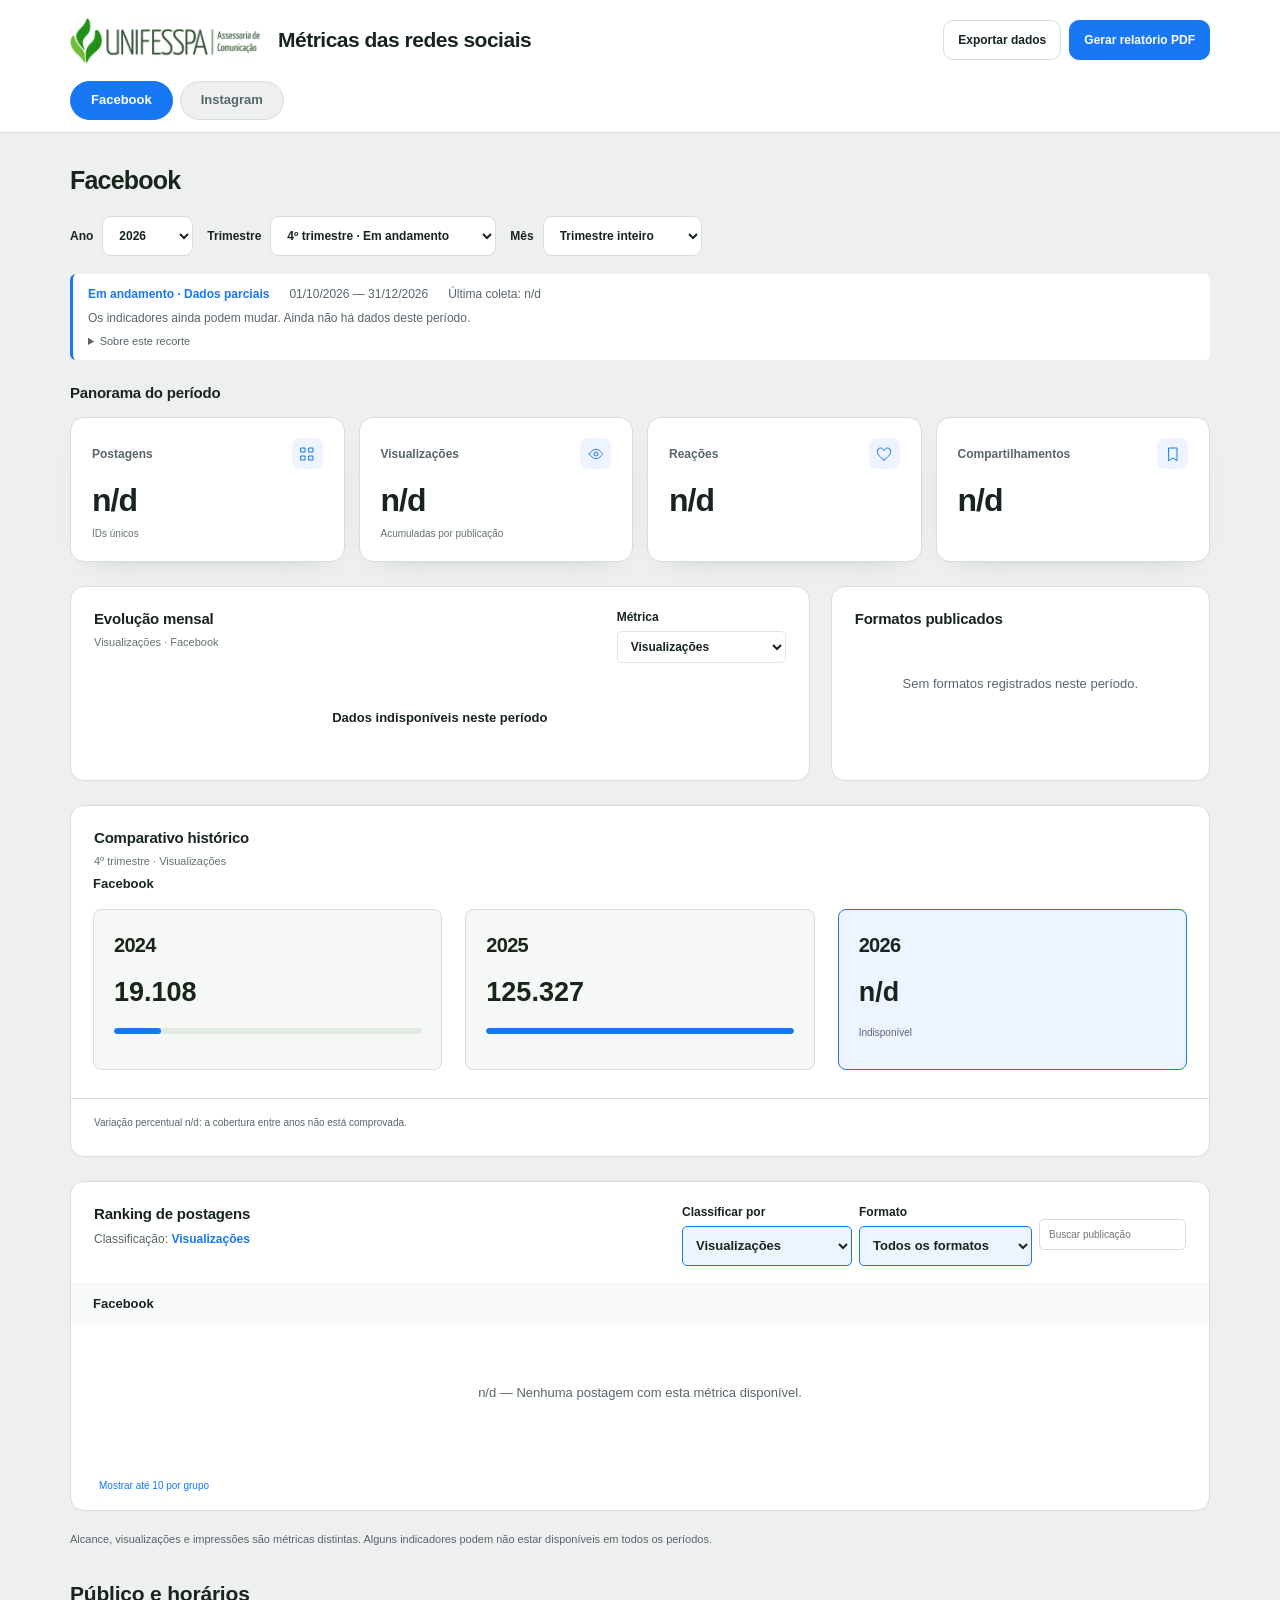
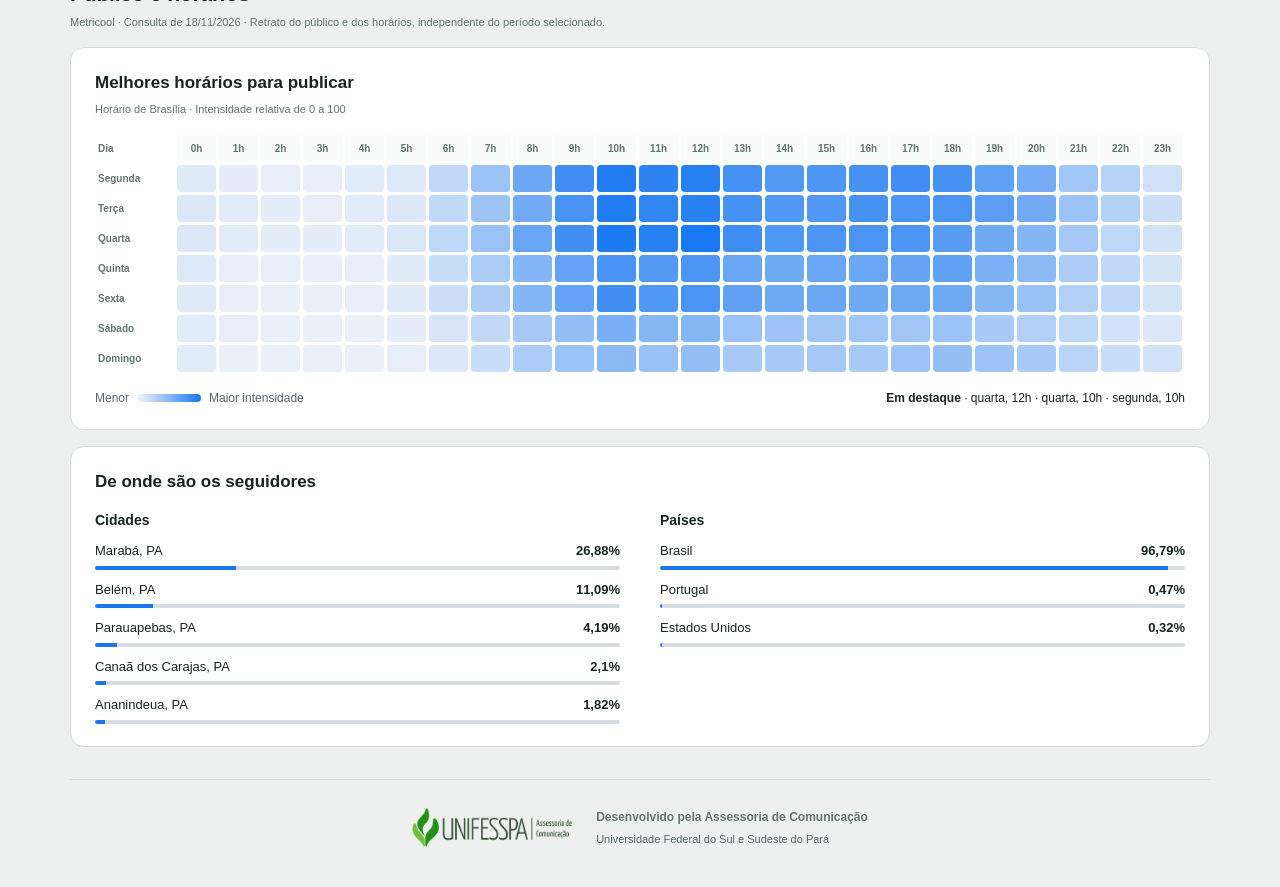
==== commit 1aad4ef2: "Melhora a leitura de público e horários" ====
--- a/index.html
+++ b/index.html
@@ -10,8 +10,8 @@
   <link rel="stylesheet" href="historico/style.css">
   <link rel="stylesheet" href="historico/interface/reports.css">
   <link rel="stylesheet" href="historico/interface/usability.css">
-  <link rel="stylesheet" href="historico/interface/audience.css">
-  <script src="historico/interface/audience.js" defer></script>
+  <link rel="stylesheet" href="historico/interface/audience.css?v=2">
+  <script src="historico/interface/audience.js?v=2" defer></script>
   <script src="historico/interface/features.js" defer></script>
   <script src="historico/interface/exports.js" defer></script>
   <script src="historico/interface/app.js?v=filtro-mensal" data-data-root="../data/" data-assets-root="../assets/" defer></script>
--- a/historico/interface/audience.css
+++ b/historico/interface/audience.css
@@ -1,17 +1,26 @@
-.audience{margin:24px 0}
-.audience h2{font-size:19px;margin:0 0 6px}
-.audience-panels{display:grid;grid-template-columns:minmax(0,2fr) minmax(0,1fr);gap:16px;margin-top:14px}
-.audience-panel h3{margin:0 0 8px;font-size:15px}
-.audience-panel h4{margin:14px 0 4px;font-size:13px}
-.audience-grid{position:relative;overflow:auto;margin-top:12px}
-.audience-heatmap{table-layout:fixed;min-width:590px;border-collapse:separate;border-spacing:2px;font-size:10px}
-.audience-heatmap th,.audience-heatmap td{padding:0;border:0;text-align:center;height:24px}
-.audience-heatmap th:first-child{position:sticky;left:0;width:60px;text-align:left;background:#fff}
-.audience-heatmap td{background:color-mix(in srgb,var(--accent) var(--level),#f4f6f8);border-radius:3px}
-.audience-peaks{font-size:12px;margin:12px 0 0}
-.audience-locations{list-style:none;margin:0;padding:0}
-.audience-locations li{display:flex;justify-content:space-between;gap:10px;padding:5px 0;border-bottom:1px solid var(--line);font-size:13px}
-.audience-locations strong{white-space:nowrap}
+.audience{margin:32px 0}
+.audience h2{font-size:21px;margin:0 0 6px}
+.audience-panels{display:grid;gap:16px;margin-top:16px}
+.audience .audience-panel{padding:22px 24px;min-width:0}
+.audience-panel h3{margin:0 0 6px;font-size:17px}
+.audience-panel h4{margin:0 0 10px;font-size:14px}
+.audience-grid{position:relative;overflow:auto;margin-top:14px}
+.audience-heatmap{width:100%;table-layout:fixed;min-width:620px;border-collapse:separate;border-spacing:3px;font-size:11px}
+.audience-heatmap th,.audience-heatmap td{padding:0;border:0;text-align:center;height:27px}
+.audience-heatmap th:first-child{position:sticky;left:0;width:76px;text-align:left;background:#fff;padding-right:6px}
+.audience-heatmap td{background:color-mix(in srgb,var(--accent) var(--level),#f4f6f8);border-radius:4px}
+.audience-map-footer{display:flex;flex-wrap:wrap;align-items:center;justify-content:space-between;gap:10px 20px;margin-top:14px;font-size:12px}
+.audience-legend{display:flex;align-items:center;gap:8px;color:var(--muted)}
+.audience-scale{display:inline-block;width:64px;height:8px;border-radius:8px;background:linear-gradient(to right,#f4f6f8,var(--accent))}
+.audience-peaks{margin:0}
+.audience-location-groups{display:grid;grid-template-columns:repeat(2,minmax(0,1fr));gap:24px 40px;margin-top:16px}
+.audience-locations{list-style:none;margin:0;padding:0;display:grid;gap:10px}
+.audience-location-label{display:flex;justify-content:space-between;gap:10px;font-size:13px}
+.audience-locations strong{white-space:nowrap;font-variant-numeric:tabular-nums}
+.audience-location-bar{height:4px;margin-top:5px;border-radius:4px;background:linear-gradient(to right,var(--accent) var(--share),var(--line) var(--share))}
 .audience-visually-hidden{position:absolute;width:1px;height:1px;overflow:hidden;clip-path:inset(50%);white-space:nowrap}
-@media(max-width:800px){.audience-panels{grid-template-columns:1fr}}
+@media(max-width:580px){
+ .audience .audience-panel{padding:16px}
+ .audience-location-groups{grid-template-columns:1fr}
+}
 @media print{.audience{display:none!important}}
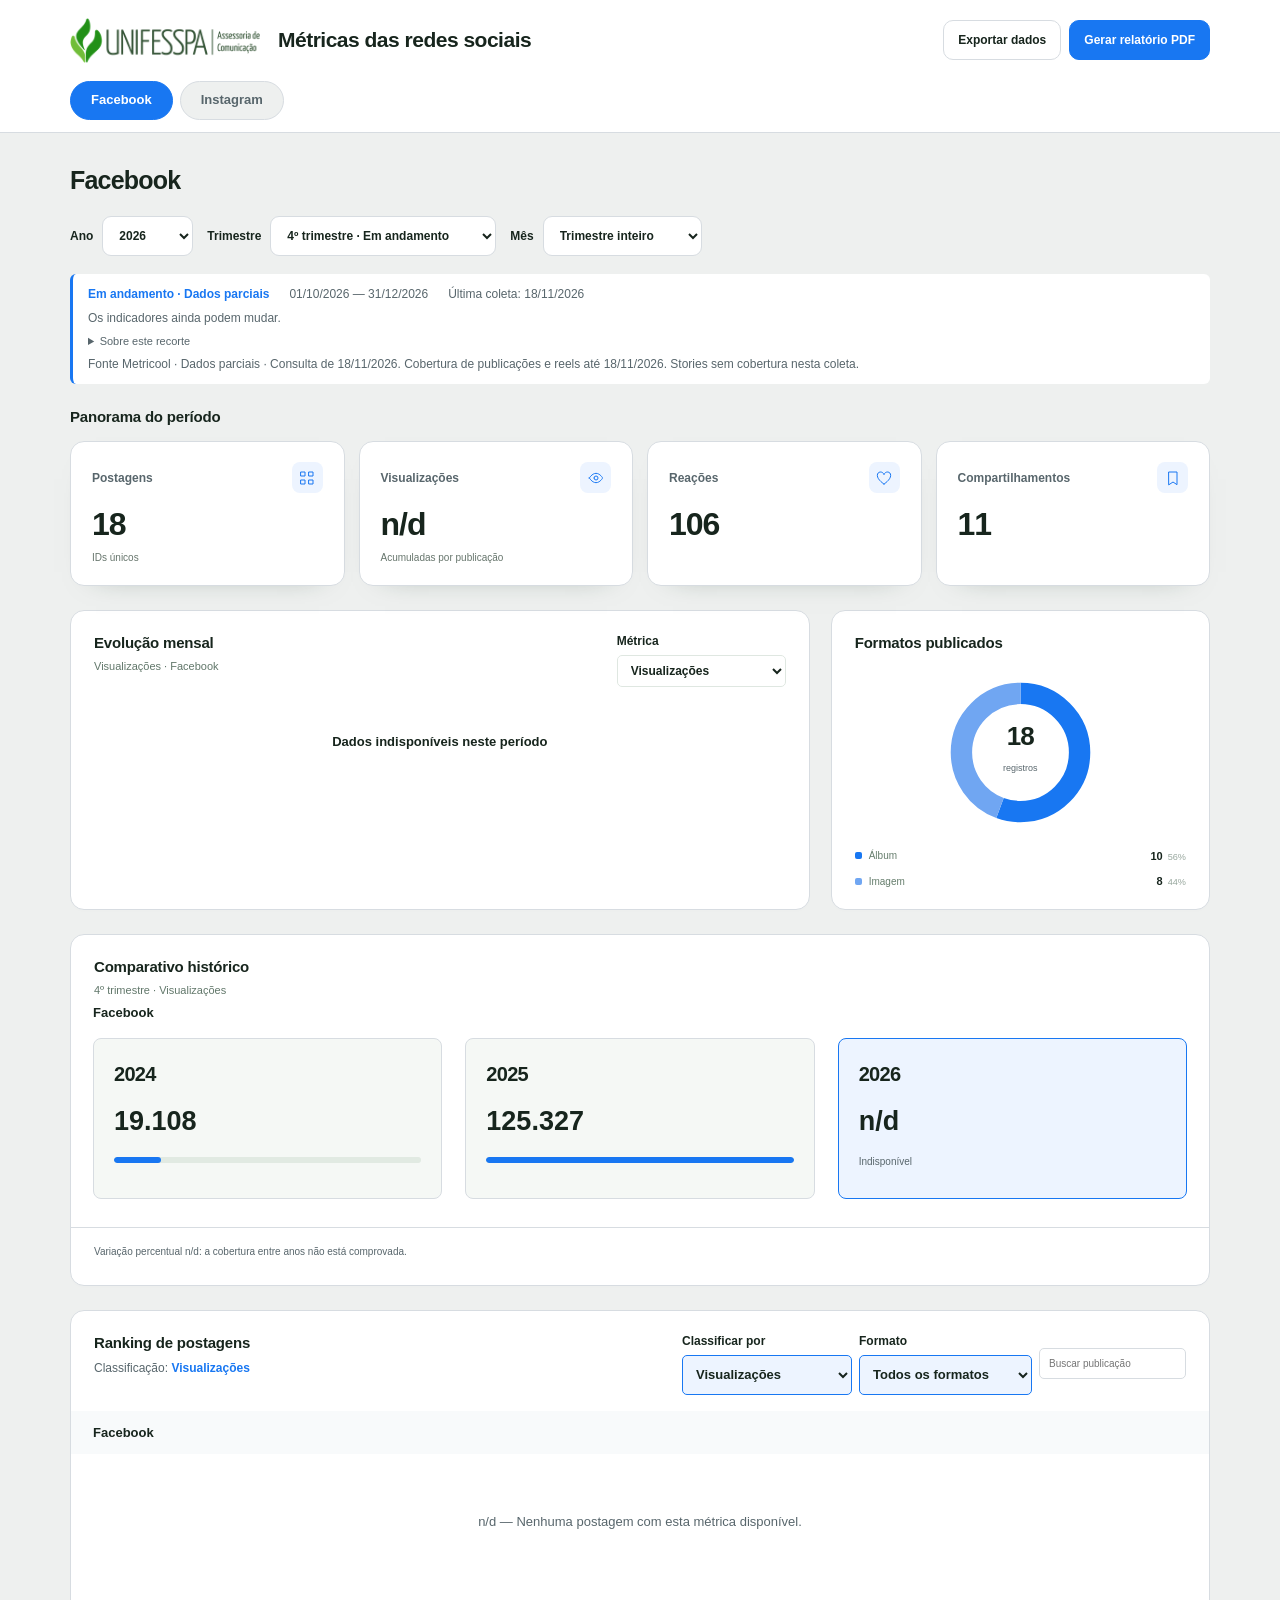
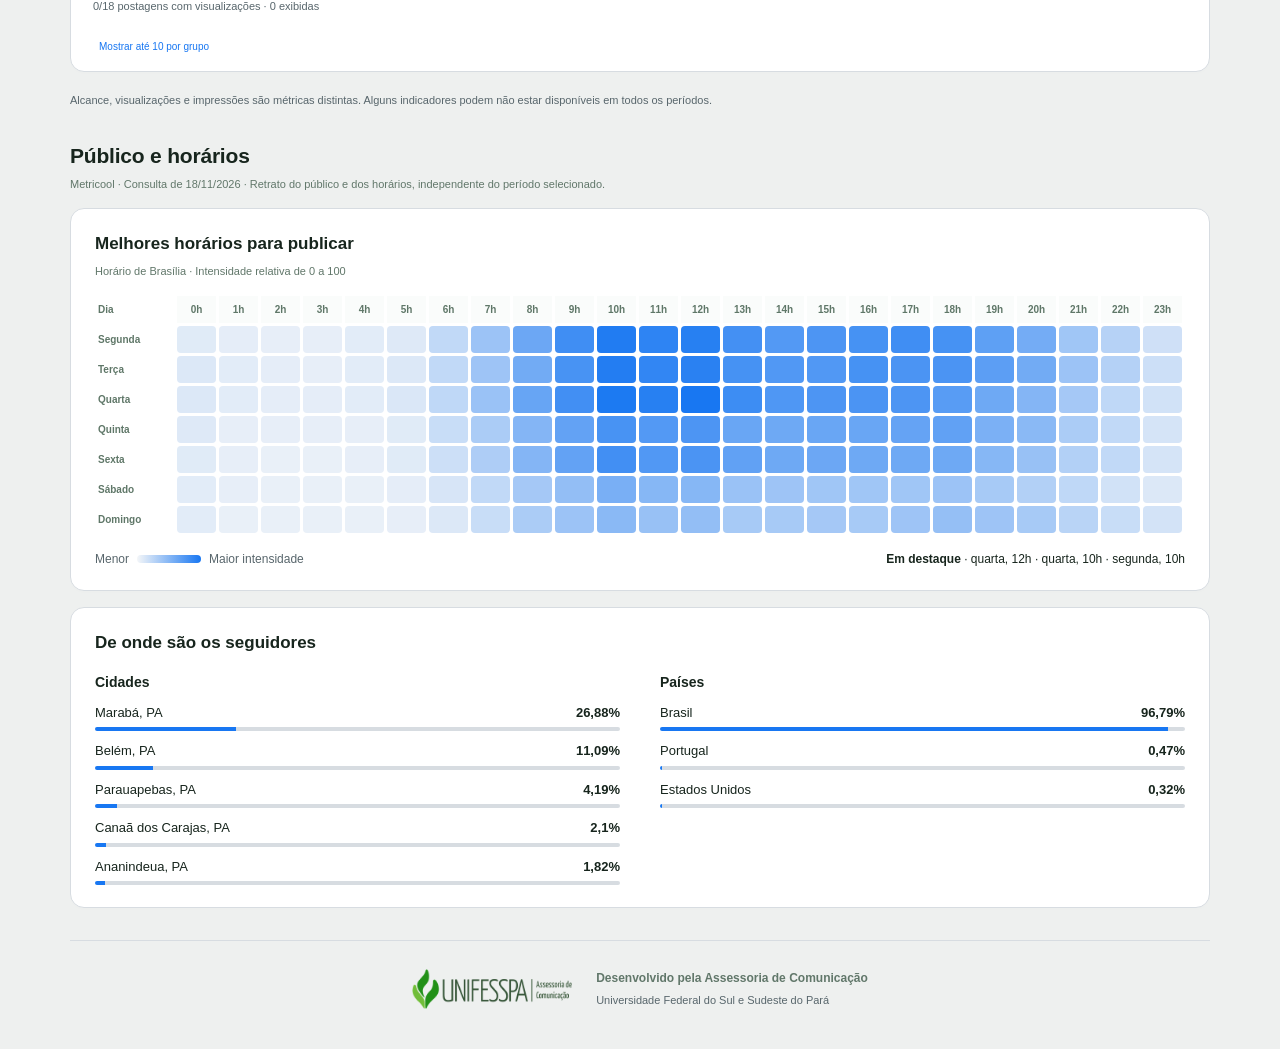
==== commit e43c9758: "Carrega publicações do Metricool no quarto trimestre" ====
--- a/index.html
+++ b/index.html
@@ -4,7 +4,7 @@
   <meta charset="utf-8">
   <meta name="viewport" content="width=device-width,initial-scale=1">
   <meta name="color-scheme" content="light">
-  <meta name="description" content="Métricas históricas das redes sociais da Unifesspa, de 2024 a setembro de 2026.">
+  <meta name="description" content="Métricas históricas das redes sociais da Unifesspa, de 2024 a setembro de 2026, com dados parciais do quarto trimestre de 2026.">
   <link rel="icon" type="image/png" href="historico/assets/unifesspa.png">
   <title>Painel de métricas | ASCOM Unifesspa</title>
   <link rel="stylesheet" href="historico/style.css">
@@ -14,7 +14,7 @@
   <script src="historico/interface/audience.js?v=2" defer></script>
   <script src="historico/interface/features.js" defer></script>
   <script src="historico/interface/exports.js" defer></script>
-  <script src="historico/interface/app.js?v=filtro-mensal" data-data-root="../data/" data-assets-root="../assets/" defer></script>
+  <script src="historico/interface/app.js?v=metricool-q4" data-data-root="../data/" data-assets-root="../assets/" defer></script>
 </head>
 <body>
   <a class="skip" href="#content">Pular para o painel</a>
